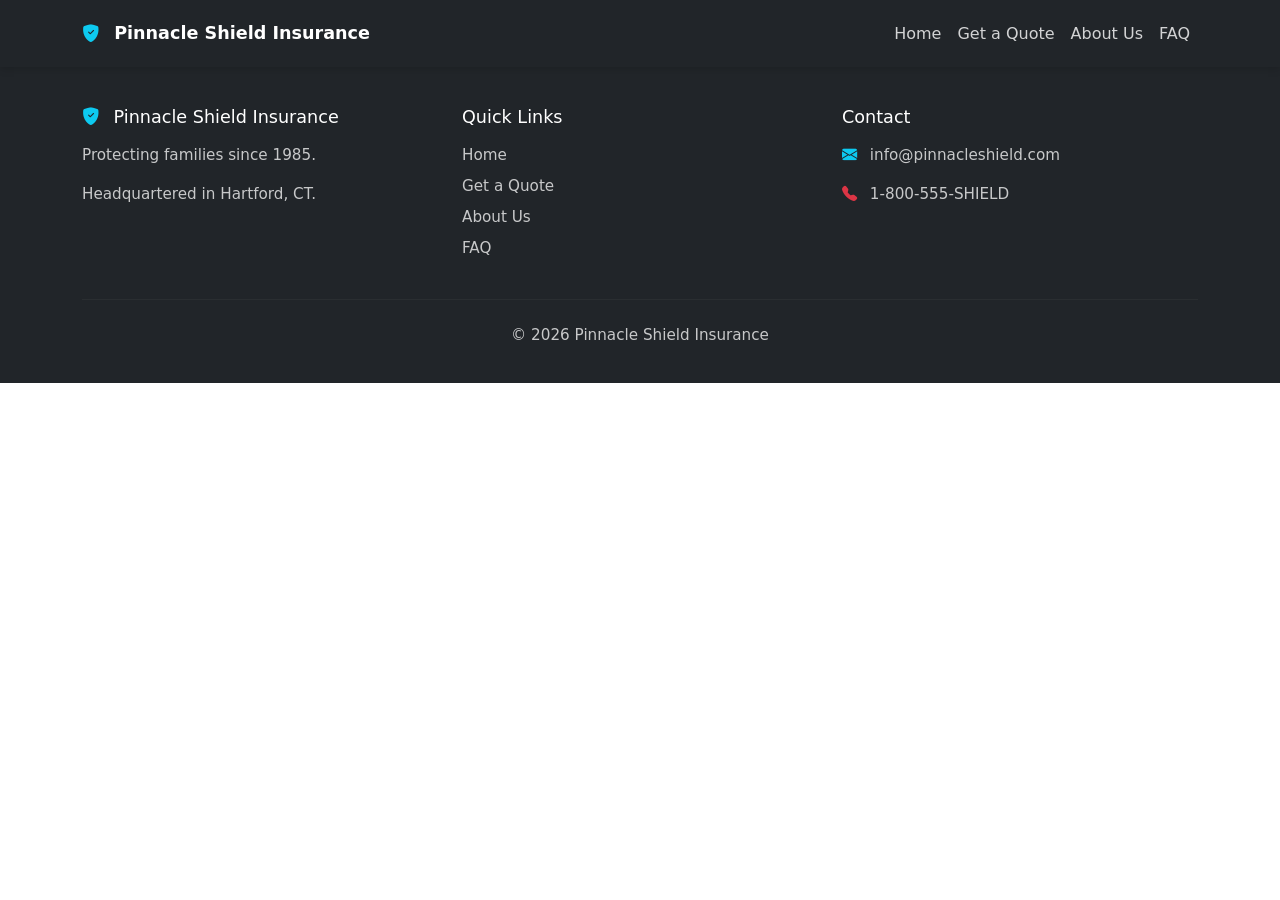
==== index.html @ 81ee571f "Add navigation bar and footer to homepage" ====
<!DOCTYPE html>
<html lang="en">

<head>
    <meta charset="UTF-8" />
    <meta name="viewport" content="width=device-width, initial-scale=1.0" />
    <title>FAQ | Pinnacle Shield Insurance</title>

    <!-- Bootstrap 5 CDN for layout and components -->
    <link href="https://cdn.jsdelivr.net/npm/bootstrap@5.3.3/dist/css/bootstrap.min.css" rel="stylesheet"
        integrity="sha384-QWTKZyjpPEjISv5WaRU9OFeRpok6YctnYmDr5pNlyT2bRjXh0JMhjY6hW+ALEwIH" crossorigin="anonymous" />

    <!-- Bootstrap Icons -->
    <link rel="stylesheet" href="https://cdn.jsdelivr.net/npm/bootstrap-icons@1.11.3/font/bootstrap-icons.min.css" />

    <!-- Custom Stylesheet -->
    <link rel="stylesheet" href="css/styles.css" />
</head>

<body>

    <!-- Header / Navigation Bar -->

    <header>
        <nav class="navbar navbar-expand-lg navbar-dark bg-dark">
            <div class="container">
                <a class="navbar-brand" href="index.html">
                    <i class="bi bi-shield-fill-check text-info me-2"></i>
                    Pinnacle Shield Insurance
                </a>

                <button class="navbar-toggler" type="button" data-bs-toggle="collapse" data-bs-target="#mainNavbar"
                    aria-controls="mainNavbar" aria-expanded="false" aria-label="Toggle navigation">
                    <span class="navbar-toggler-icon"></span>
                </button>

                <div class="collapse navbar-collapse" id="mainNavbar">
                    <ul class="navbar-nav ms-auto">
                        <li class="nav-item">
                            <a class="nav-link" href="index.html">Home</a>
                        </li>
                        <li class="nav-item">
                            <a class="nav-link" href="quote.html">Get a Quote</a>
                        </li>
                        <li class="nav-item">
                            <a class="nav-link" href="about.html">About Us</a>
                        </li>
                        <li class="nav-item">
                            <a class="nav-link" href="faq.html">FAQ</a>
                        </li>
                    </ul>
                </div>
            </div>
        </nav>
    </header>

    <!-- Footer -->
    <footer>
        <div class="container">
            <div class="row">
                <div class="col-md-4 mb-4 mb-md-0">
                    <h5>
                        <i class="bi bi-shield-fill-check text-info me-2"></i>
                        Pinnacle Shield Insurance
                    </h5>
                    <p>Protecting families since 1985.</p>
                    <p>Headquartered in Hartford, CT.</p>
                </div>

                <div class="col-md-4 mb-4 mb-md-0">
                    <h5>Quick Links</h5>
                    <ul>
                        <li><a href="index.html">Home</a></li>
                        <li><a href="quote.html">Get a Quote</a></li>
                        <li><a href="about.html">About Us</a></li>
                        <li><a href="faq.html">FAQ</a></li>
                    </ul>
                </div>

                <div class="col-md-4">
                    <h5>Contact</h5>
                    <p>
                        <i class="bi bi-envelope-fill text-info me-2"></i>
                        info@pinnacleshield.com
                    </p>
                    <p>
                        <i class="bi bi-telephone-fill text-danger me-2"></i>
                        1-800-555-SHIELD
                    </p>
                </div>
            </div>

            <hr>

            <div class="text-center">
                <p>&copy; 2026 Pinnacle Shield Insurance</p>
            </div>
        </div>
    </footer>

    <!-- Bootstrap JS Bundle -->
    <script src="https://cdn.jsdelivr.net/npm/bootstrap@5.3.2/dist/js/bootstrap.bundle.min.js"
        integrity="sha384-C6RzsynM9kWDrMNeT87bh95OGNyZPhcTNXj1NW7RuBCsyN/o0jlpcV8Qyq46cDfL"
        crossorigin="anonymous"></script>

    <script src="js/main.js"></script>
</body>

</html>
---- css/styles.css ----
/* =========================
   CSS Reset
========================= */
*,
*::before,
*::after {
    box-sizing: border-box;
    margin: 0;
    padding: 0;


    /* =========================
   Navigation Bar
========================= */
    .navbar {
        padding: 0.85rem 0;
        box-shadow: 0 2px 8px rgba(0, 0, 0, 0.15);
    }

    .navbar-brand {
        font-weight: 700;
        font-size: 1.1rem;
    }

    .navbar-dark .navbar-nav .nav-link {
        color: rgba(255, 255, 255, 0.8);
        transition: color 0.3s ease;
    }

    .navbar-dark .navbar-nav .nav-link:hover,
    .navbar-dark .navbar-nav .nav-link.active {
        color: #ffffff;
        font-weight: bolder;
    }



/* =========================
   Footer
========================= */
footer {
    background-color: #212529;
    color: #ffffff;
    padding: 40px 0 20px;
}

footer h5 {
    margin-bottom: 1rem;
    font-size: 1.1rem;
}

footer p,
footer li,
footer a {
    color: rgba(255, 255, 255, 0.75);
    font-size: 0.95rem;
}

footer a {
    text-decoration: none;
    transition: color 0.3s ease;
}

footer a:hover {
    color: #ffffff;
}

footer ul {
    list-style: none;
    padding-left: 0;
}

footer li {
    margin-bottom: 0.5rem;
}

footer hr {
    border-color: rgba(255, 255, 255, 0.15);
    margin: 1.5rem 0;
}
}
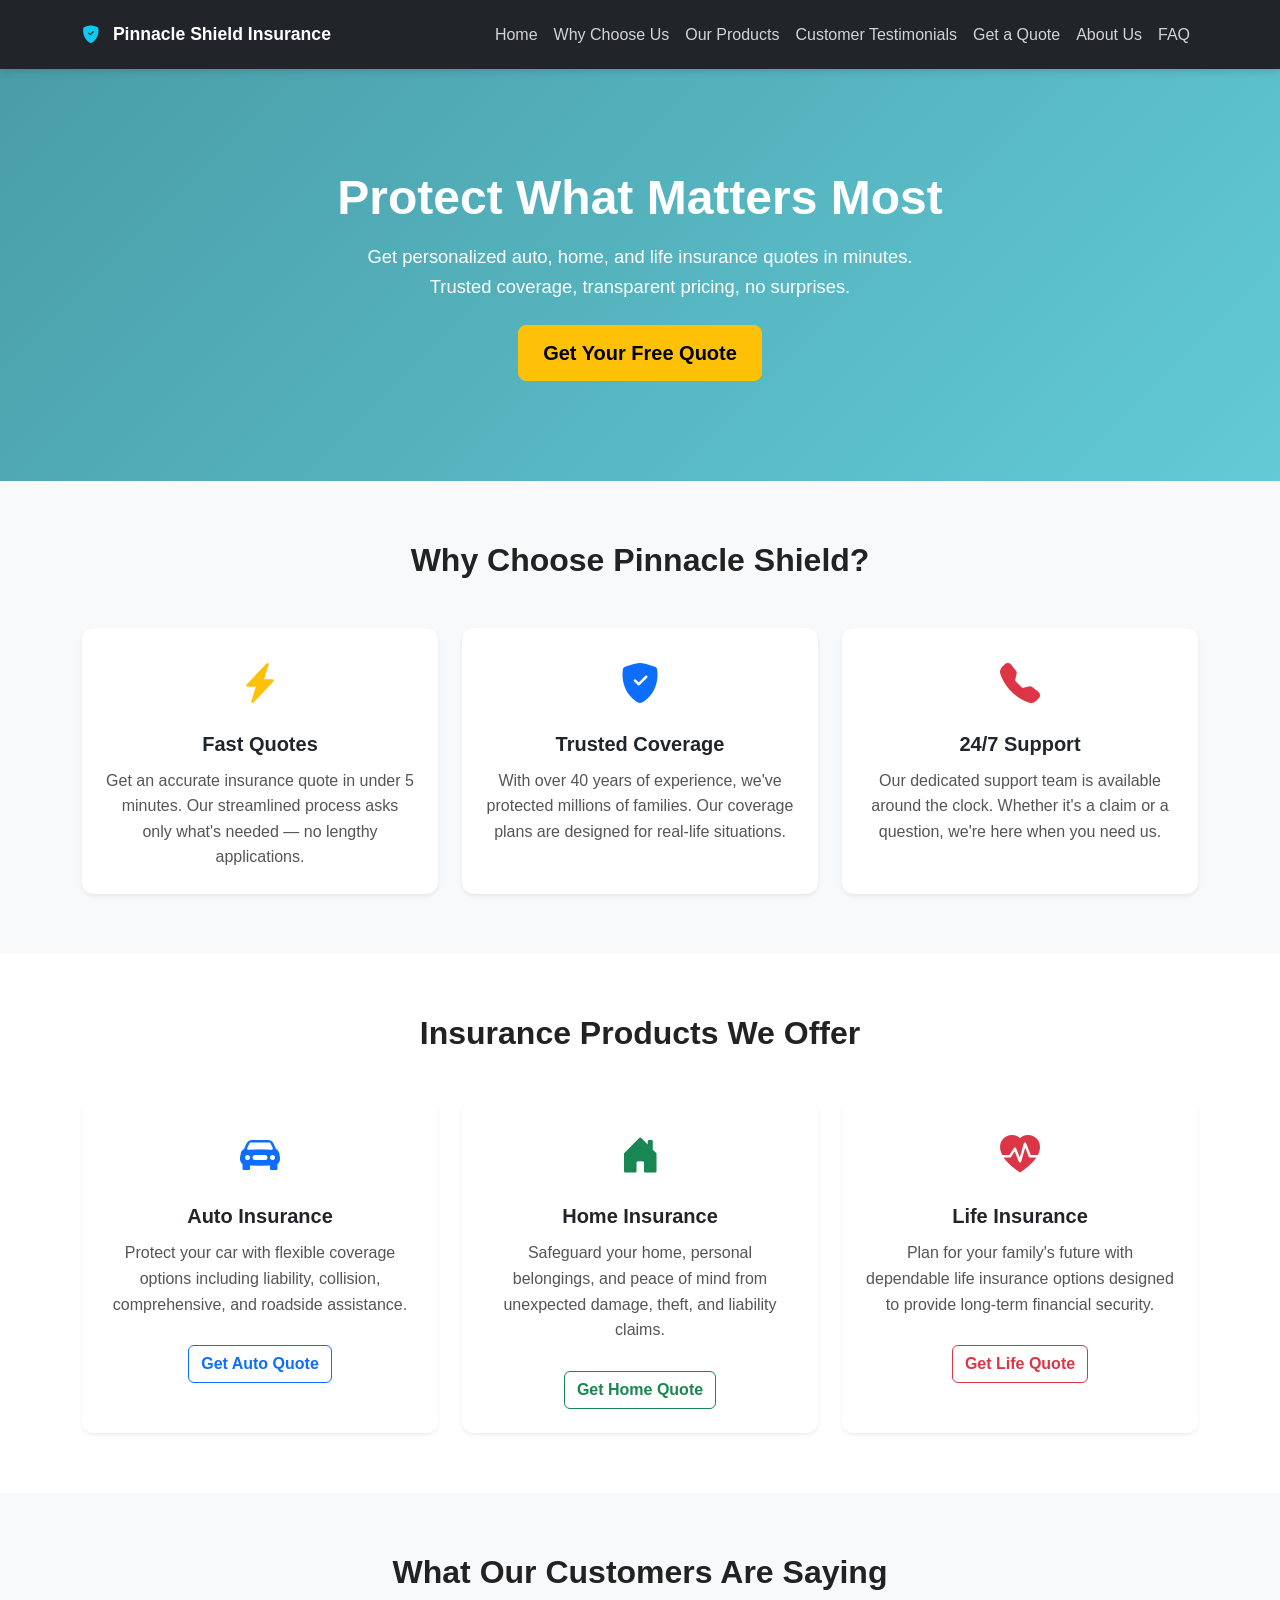
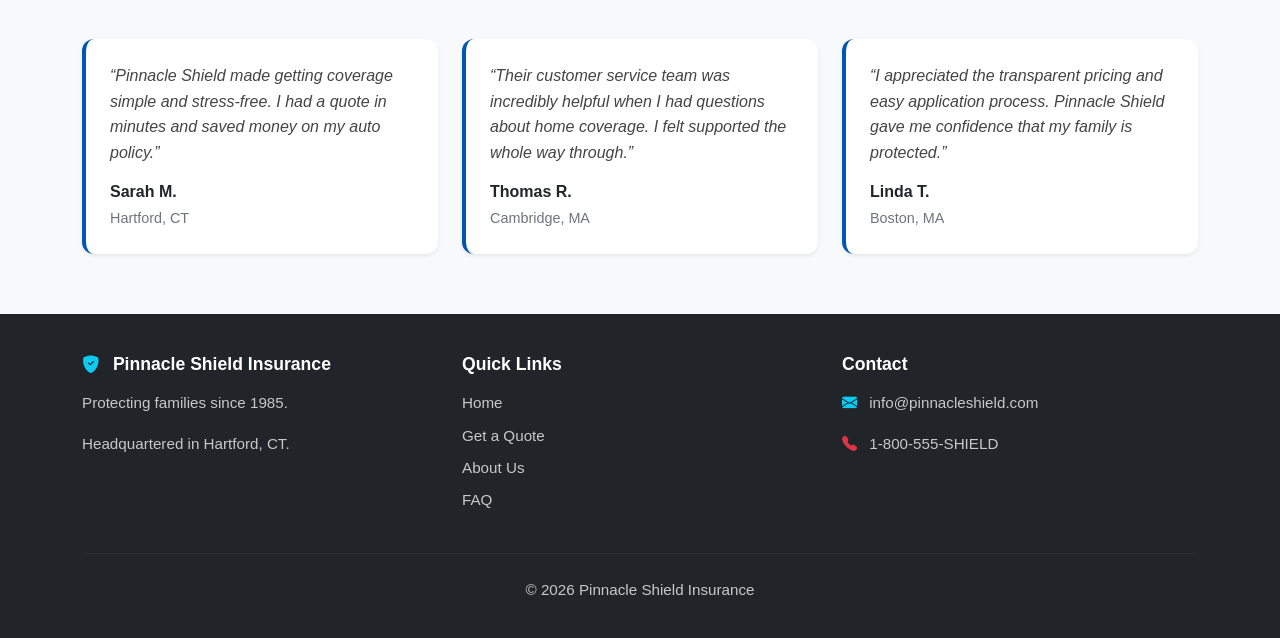
==== commit 2d8187d1: "Add Why Choose Us, Products, Testimonials sections to homepage" ====
--- a/index.html
+++ b/index.html
@@ -4,7 +4,7 @@
 <head>
     <meta charset="UTF-8" />
     <meta name="viewport" content="width=device-width, initial-scale=1.0" />
-    <title>FAQ | Pinnacle Shield Insurance</title>
+    <title>Homepage | Pinnacle Shield Insurance</title>
 
     <!-- Bootstrap 5 CDN for layout and components -->
     <link href="https://cdn.jsdelivr.net/npm/bootstrap@5.3.3/dist/css/bootstrap.min.css" rel="stylesheet"
@@ -18,6 +18,7 @@
 </head>
 
 <body>
+
 
     <!-- Header / Navigation Bar -->
 
@@ -40,6 +41,15 @@
                             <a class="nav-link" href="index.html">Home</a>
                         </li>
                         <li class="nav-item">
+                            <a class="nav-link" href="index.html#why-choose">Why Choose Us</a>
+                        </li>
+                        <li class="nav-item">
+                            <a class="nav-link" href="index.html#product-types">Our Products</a>
+                        </li>
+                        <li class="nav-item">
+                            <a class="nav-link" href="index.html#testimonials">Customer Testimonials</a>
+                        </li>
+                        <li class="nav-item">
                             <a class="nav-link" href="quote.html">Get a Quote</a>
                         </li>
                         <li class="nav-item">
@@ -54,7 +64,196 @@
         </nav>
     </header>
 
+
+<!-- Main -->
+
+<main>
+
+    <!-- Hero Section -->
+
+    <section class="hero-section">
+        <div class="container">
+            <div class="row justify-content-center">
+                <div class="col-lg-8">
+                    <h1>Protect What Matters Most</h1>
+                    <p>
+                        Get personalized auto, home, and life insurance quotes in minutes.
+                        <br>
+                        Trusted coverage, transparent pricing, no surprises.
+                    </p>
+                    <a href="quote.html" class="btn btn-warning btn-lg">
+                        Get Your Free Quote
+                    </a>
+                </div>
+            </div>
+        </div>
+    </section>
+
+
+        <!-- Why Choose Us Section -->
+
+        <section id="why-choose" class="bg-light">
+            <div class="container">
+                <h2 class="mb-5">Why Choose Pinnacle Shield?</h2>
+        
+                <div class="row g-4">
+                    <div class="col-md-4">
+                        <div class="card h-100 text-center shadow-sm">
+                            <div class="card-body">
+                                <div class="mb-3">
+                                    <i class="bi bi-lightning-charge-fill fs-1 text-warning"></i>
+                                </div>
+                                <h5 class="card-title">Fast Quotes</h5>
+                                <p class="card-text">
+                                    Get an accurate insurance quote in under 5 minutes.
+                                    Our streamlined process asks only what's needed — no lengthy applications.
+                                </p>
+                            </div>
+                        </div>
+                    </div>
+        
+                    <div class="col-md-4">
+                        <div class="card h-100 text-center shadow-sm">
+                            <div class="card-body">
+                                <div class="mb-3">
+                                    <i class="bi bi-shield-fill-check fs-1 text-primary"></i>
+                                </div>
+                                <h5 class="card-title">Trusted Coverage</h5>
+                                <p class="card-text">
+                                    With over 40 years of experience, we've protected millions of families.
+                                    Our coverage plans are designed for real-life situations.
+                                </p>
+                            </div>
+                        </div>
+                    </div>
+        
+                    <div class="col-md-4">
+                        <div class="card h-100 text-center shadow-sm">
+                            <div class="card-body">
+                                <div class="mb-3">
+                                    <i class="bi bi-telephone-fill fs-1 text-danger"></i>
+                                </div>
+                                <h5 class="card-title">24/7 Support</h5>
+                                <p class="card-text">
+                                    Our dedicated support team is available around the clock.
+                                    Whether it's a claim or a question, we're here when you need us.
+                                </p>
+                            </div>
+                        </div>
+                    </div>
+                </div>
+            </div>
+        </section>
+
+        <!-- Product Types Section -->
+        <section id="product-types" class="product-types-section">
+            <div class="container">
+                <h2 class="mb-5">Insurance Products We Offer</h2>
+                <div class="row g-4">
+                    <div class="col-md-4">
+                        <div class="card h-100 text-center shadow-sm">
+                            <div class="card-body">
+                                <div class="mb-3">
+                                    <i class="bi bi-car-front-fill fs-1 text-primary"></i>
+                                </div>
+                                <h5 class="card-title">Auto Insurance</h5>
+                                <p class="card-text">
+                                    Protect your car with flexible coverage options including liability,
+                                    collision, comprehensive, and roadside assistance.
+                                </p>
+                                <a href="quote.html" class="btn btn-outline-primary">Get Auto Quote</a>
+                            </div>
+                        </div>
+                    </div>
+        
+                    <div class="col-md-4">
+                        <div class="card h-100 text-center shadow-sm">
+                            <div class="card-body">
+                                <div class="mb-3">
+                                    <i class="bi bi-house-door-fill fs-1 text-success"></i>
+                                </div>
+                                <h5 class="card-title">Home Insurance</h5>
+                                <p class="card-text">
+                                    Safeguard your home, personal belongings, and peace of mind from
+                                    unexpected damage, theft, and liability claims.
+                                </p>
+                                <a href="quote.html" class="btn btn-outline-success">Get Home Quote</a>
+                            </div>
+                        </div>
+                    </div>
+        
+                    <div class="col-md-4">
+                        <div class="card h-100 text-center shadow-sm">
+                            <div class="card-body">
+                                <div class="mb-3">
+                                    <i class="bi bi-heart-pulse-fill fs-1 text-danger"></i>
+                                </div>
+                                <h5 class="card-title">Life Insurance</h5>
+                                <p class="card-text">
+                                    Plan for your family's future with dependable life insurance options
+                                    designed to provide long-term financial security.
+                                </p>
+                                <a href="quote.html" class="btn btn-outline-danger">Get Life Quote</a>
+                            </div>
+                        </div>
+                    </div>
+                </div>
+            </div>
+        </section>
+
+<!-- Customer Testimonials Section -->
+<section id="testimonials" class="testimonials-section bg-light">
+    <div class="container">
+        <h2 class="mb-5">What Our Customers Are Saying</h2>
+
+        <div class="row g-4">
+            <div class="col-md-4">
+                <div class="card h-100 testimonial-card shadow-sm">
+                    <div class="card-body">
+                        <p class="testimonial-text">
+                            “Pinnacle Shield made getting coverage simple and stress-free.
+                            I had a quote in minutes and saved money on my auto policy.”
+                        </p>
+                        <h6 class="testimonial-name mb-1">Sarah M.</h6>
+                        <span class="testimonial-location">Hartford, CT</span>
+                    </div>
+                </div>
+            </div>
+
+            <div class="col-md-4">
+                <div class="card h-100 testimonial-card shadow-sm">
+                    <div class="card-body">
+                        <p class="testimonial-text">
+                            “Their customer service team was incredibly helpful when I had
+                            questions about home coverage. I felt supported the whole way through.”
+                        </p>
+                        <h6 class="testimonial-name mb-1">Thomas R.</h6>
+                        <span class="testimonial-location">Cambridge, MA</span>
+                    </div>
+                </div>
+            </div>
+
+            <div class="col-md-4">
+                <div class="card h-100 testimonial-card shadow-sm">
+                    <div class="card-body">
+                        <p class="testimonial-text">
+                            “I appreciated the transparent pricing and easy application process.
+                            Pinnacle Shield gave me confidence that my family is protected.”
+                        </p>
+                        <h6 class="testimonial-name mb-1">Linda T.</h6>
+                        <span class="testimonial-location">Boston, MA</span>
+                    </div>
+                </div>
+            </div>
+        </div>
+    </div>
+</section>
+
+</main>
+
+
     <!-- Footer -->
+
     <footer>
         <div class="container">
             <div class="row">
--- a/css/styles.css
+++ b/css/styles.css
@@ -1,81 +1,241 @@
-/* =========================
-   CSS Reset
-========================= */
+/*  =======================
+    General: CSS Reset
+    ====================== */
 *,
 *::before,
 *::after {
-    box-sizing: border-box;
-    margin: 0;
-    padding: 0;
-
-
-    /* =========================
-   Navigation Bar
-========================= */
-    .navbar {
-        padding: 0.85rem 0;
-        box-shadow: 0 2px 8px rgba(0, 0, 0, 0.15);
-    }
-
-    .navbar-brand {
-        font-weight: 700;
-        font-size: 1.1rem;
-    }
-
-    .navbar-dark .navbar-nav .nav-link {
-        color: rgba(255, 255, 255, 0.8);
-        transition: color 0.3s ease;
-    }
-
-    .navbar-dark .navbar-nav .nav-link:hover,
-    .navbar-dark .navbar-nav .nav-link.active {
-        color: #ffffff;
-        font-weight: bolder;
-    }
-
-
-
-/* =========================
-   Footer
-========================= */
-footer {
+  box-sizing: border-box;
+  margin: 0;
+  padding: 0;
+
+
+
+/*  =======================
+    General: Navigation Bar
+    ======================= */
+  .navbar {
+    padding: 0.85rem 0;
+    box-shadow: 0 2px 8px rgba(0, 0, 0, 0.15);
+  }
+
+  .navbar-brand {
+    font-weight: 700;
+    font-size: 1.1rem;
+  }
+
+  .navbar-dark .navbar-nav .nav-link {
+    color: rgba(255, 255, 255, 0.8);
+    transition: color 0.3s ease;
+  }
+
+  .navbar-dark .navbar-nav .nav-link:hover,
+  .navbar-dark .navbar-nav .nav-link.active {
+    color: #ffffff;
+    font-weight: bolder;
+  }
+
+
+/*  ==================================
+    General: Body & Section Formatting
+    ================================== */
+body {
+    font-family: Arial, Helvetica, sans-serif;
+    line-height: 1.6;
+    color: #4e555e;
+    background-color: #ffffff;
+}
+
+section {
+    padding: 60px 0;
+    scroll-margin-top: 80px;
+}
+
+h1,
+h2,
+h3,
+h4,
+h5,
+h6 {
+    font-weight: 700;
+}
+
+/*  ========================
+    Homepage: Hero Section
+    ======================== */
+  .hero-section {
+    background: linear-gradient(135deg, #499da8, #62cbd6);
+    color: #ffffff;
+    text-align: center;
+    padding: 100px 20px;
+  }
+
+  .hero-section h1 {
+    font-size: 3rem;
+    margin-bottom: 1rem;
+  }
+
+  .hero-section p {
+    font-size: 1.15rem;
+    max-width: 700px;
+    margin: 0 auto 1.5rem;
+  }
+
+  .hero-section .btn {
+    font-weight: 600;
+    padding: 0.75rem 1.5rem;
+    border-radius: 8px;
+  }
+
+/*  ==========================
+    Homepage: Section Headings
+    ========================== */
+  section h2 {
+    margin-bottom: 1rem;
+    color: #222;
+    text-align: center;
+  }
+
+/*  ==========================
+    Homepage: Card Effects
+    ========================== */
+  .card {
+    border: none;
+    border-radius: 12px;
+    transition:
+      transform 0.3s ease,
+      box-shadow 0.3s ease;
+  }
+
+  .card:hover {
+    transform: translateY(-4px);
+    box-shadow: 0 8px 20px rgba(0, 0, 0, 0.12);
+  }
+
+  .card-body {
+    padding: 1.5rem;
+  }
+
+  .card-title {
+    margin-bottom: 0.75rem;
+  }
+
+  .card-text {
+    color: #555;
+  }
+
+/*  ======================
+    Product Types Section
+    ====================== */
+  .product-types-section {
+      background-color: #ffffff;
+  }
+
+  .product-types-section .card {
+      background-color: #ffffff;
+  }
+
+  .product-types-section .btn {
+      margin-top: 0.75rem;
+      border-radius: 6px;
+      font-weight: 600;
+  }
+
+/*  =============================
+    Customer Testimonials Section
+    ============================= */
+  .testimonials-section {
+      background-color: #f8f9fa;
+  }
+
+  .testimonial-card {
+      border-left: 4px solid #0056b3;
+  }
+
+  .testimonial-text {
+      font-style: italic;
+      color: #444;
+      margin-bottom: 1rem;
+  }
+
+  .testimonial-name {
+      font-weight: 700;
+      color: #212529;
+  }
+
+  .testimonial-location {
+      font-size: 0.9rem;
+      color: #6c757d;
+  }
+
+/*  ======================
+    General: Footer
+    ====================== */
+  footer {
     background-color: #212529;
     color: #ffffff;
     padding: 40px 0 20px;
-}
-
-footer h5 {
+  }
+
+  footer h5 {
     margin-bottom: 1rem;
     font-size: 1.1rem;
-}
-
-footer p,
-footer li,
-footer a {
+  }
+
+  footer p,
+  footer li,
+  footer a {
     color: rgba(255, 255, 255, 0.75);
     font-size: 0.95rem;
-}
-
-footer a {
+  }
+
+  footer a {
     text-decoration: none;
     transition: color 0.3s ease;
-}
-
-footer a:hover {
-    color: #ffffff;
-}
-
-footer ul {
+  }
+
+  footer a:hover {
+    color: #ffffff;
+  }
+
+  footer ul {
     list-style: none;
     padding-left: 0;
-}
-
-footer li {
+  }
+
+  footer li {
     margin-bottom: 0.5rem;
-}
-
-footer hr {
+  }
+
+  footer hr {
     border-color: rgba(255, 255, 255, 0.15);
     margin: 1.5rem 0;
-}
+  }
+}
+/*  =========================
+    Media Query
+    ========================= */
+@media (max-width: 768px) {
+    section {
+        padding: 45px 0;
+    }
+
+    .hero-section {
+        padding: 70px 15px;
+    }
+
+    .hero-section h1 {
+        font-size: 2rem;
+    }
+
+    .hero-section p {
+        font-size: 1rem;
+    }
+
+    footer {
+        text-align: center;
+    }
+
+    footer .col-md-4 {
+        margin-bottom: 1.5rem;
+    }
 }
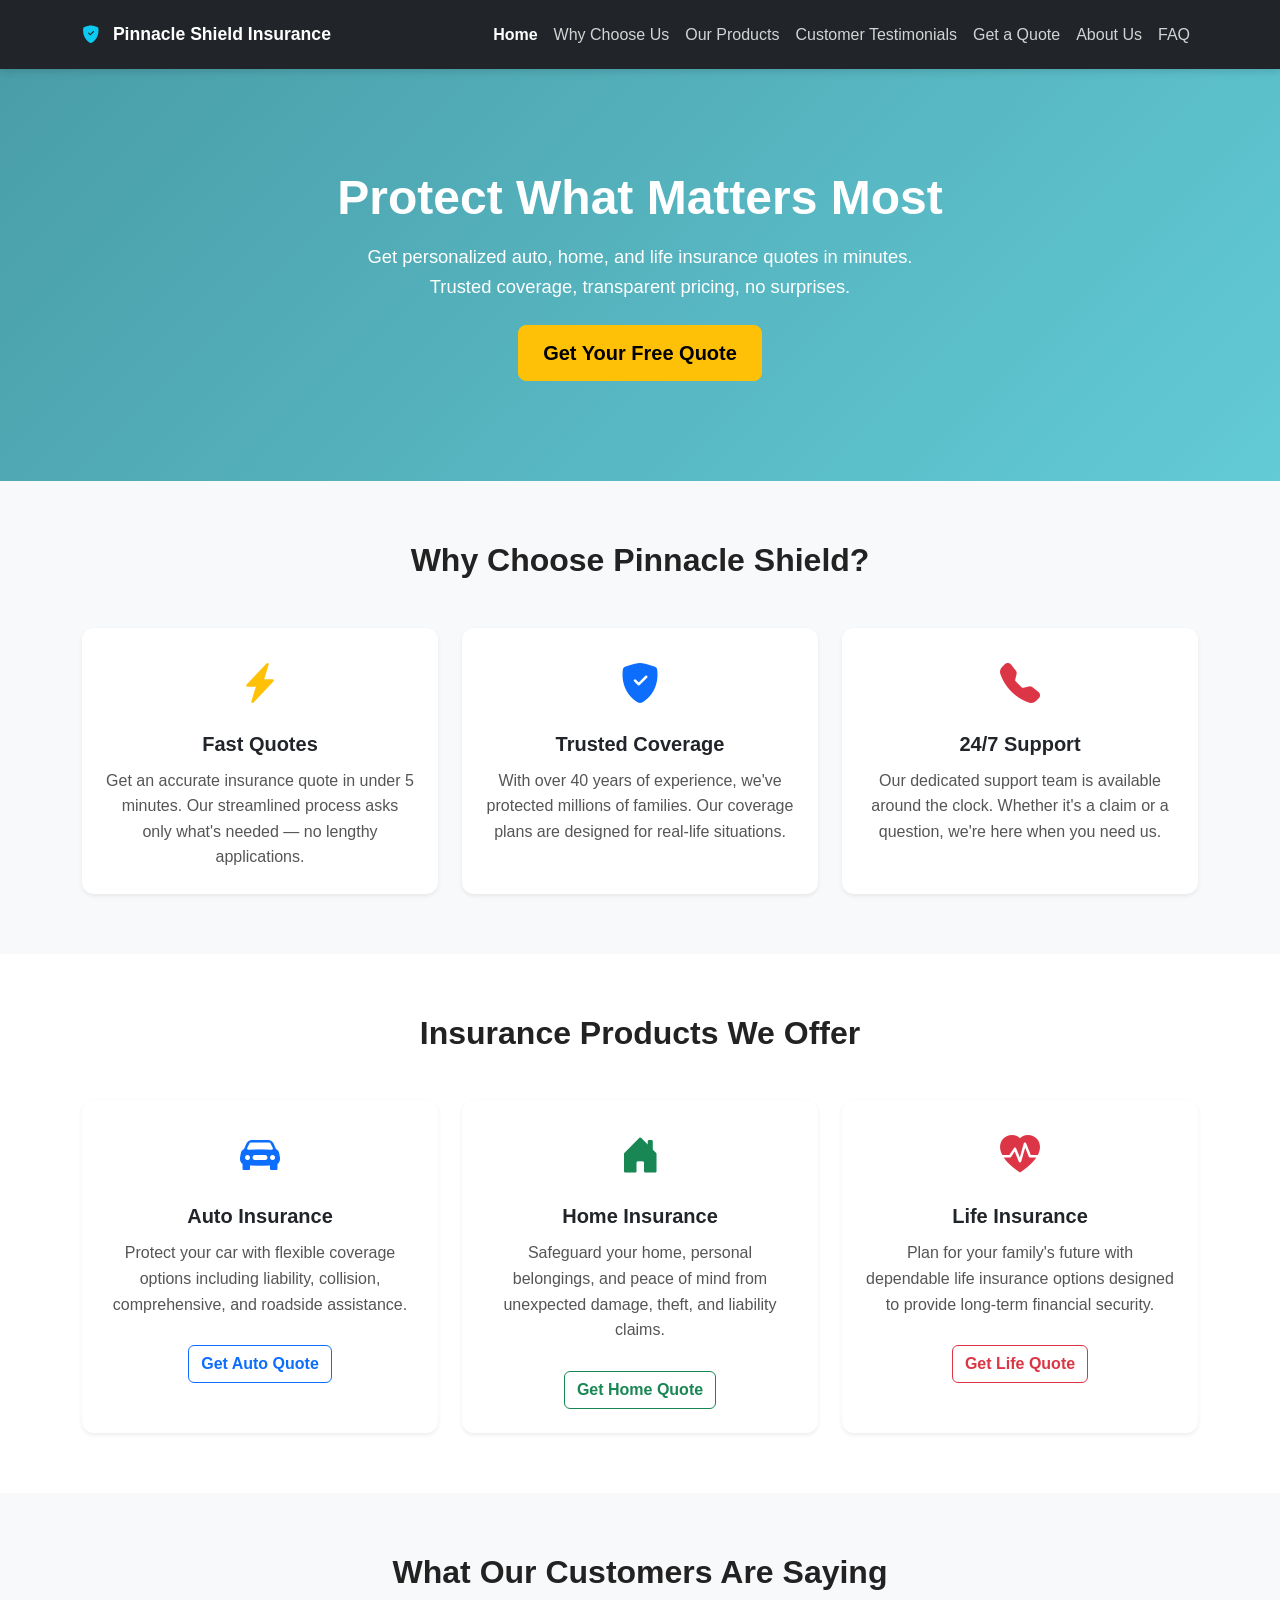
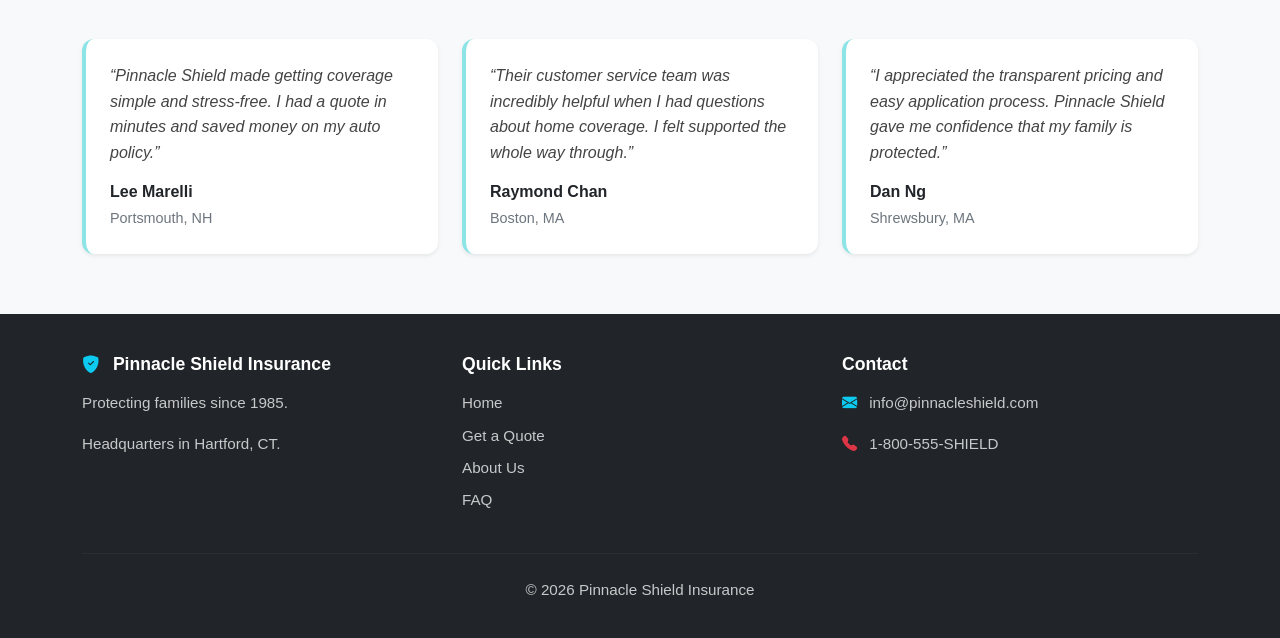
==== commit 2301d58a: "Update footer on homepage" ====
--- a/index.html
+++ b/index.html
@@ -214,8 +214,8 @@
                             “Pinnacle Shield made getting coverage simple and stress-free.
                             I had a quote in minutes and saved money on my auto policy.”
                         </p>
-                        <h6 class="testimonial-name mb-1">Sarah M.</h6>
-                        <span class="testimonial-location">Hartford, CT</span>
+                        <h6 class="testimonial-name mb-1">Lee Marelli</h6>
+                        <span class="testimonial-location">Portsmouth, NH</span>
                     </div>
                 </div>
             </div>
@@ -227,8 +227,8 @@
                             “Their customer service team was incredibly helpful when I had
                             questions about home coverage. I felt supported the whole way through.”
                         </p>
-                        <h6 class="testimonial-name mb-1">Thomas R.</h6>
-                        <span class="testimonial-location">Cambridge, MA</span>
+                        <h6 class="testimonial-name mb-1">Raymond Chan</h6>
+                        <span class="testimonial-location">Boston, MA</span>
                     </div>
                 </div>
             </div>
@@ -240,8 +240,8 @@
                             “I appreciated the transparent pricing and easy application process.
                             Pinnacle Shield gave me confidence that my family is protected.”
                         </p>
-                        <h6 class="testimonial-name mb-1">Linda T.</h6>
-                        <span class="testimonial-location">Boston, MA</span>
+                        <h6 class="testimonial-name mb-1">Dan Ng</h6>
+                        <span class="testimonial-location">Shrewsbury, MA</span>
                     </div>
                 </div>
             </div>
@@ -263,7 +263,7 @@
                         Pinnacle Shield Insurance
                     </h5>
                     <p>Protecting families since 1985.</p>
-                    <p>Headquartered in Hartford, CT.</p>
+                    <p>Headquarters in Hartford, CT.</p>
                 </div>
 
                 <div class="col-md-4 mb-4 mb-md-0">
--- a/css/styles.css
+++ b/css/styles.css
@@ -1,47 +1,50 @@
-/*  =======================
+/* =======================
     General: CSS Reset
-    ====================== */
+    ======================== */
+
 *,
 *::before,
 *::after {
-  box-sizing: border-box;
-  margin: 0;
-  padding: 0;
-
-
-
-/*  =======================
+    box-sizing: border-box;
+    margin: 0;
+    padding: 0;
+}
+
+
+/* =======================
     General: Navigation Bar
-    ======================= */
-  .navbar {
+    ======================== */
+
+.navbar {
     padding: 0.85rem 0;
     box-shadow: 0 2px 8px rgba(0, 0, 0, 0.15);
-  }
-
-  .navbar-brand {
+}
+
+.navbar-brand {
     font-weight: 700;
     font-size: 1.1rem;
-  }
-
-  .navbar-dark .navbar-nav .nav-link {
+}
+
+.navbar-dark .navbar-nav .nav-link {
     color: rgba(255, 255, 255, 0.8);
     transition: color 0.3s ease;
-  }
-
-  .navbar-dark .navbar-nav .nav-link:hover,
-  .navbar-dark .navbar-nav .nav-link.active {
+}
+
+.navbar-dark .navbar-nav .nav-link:hover,
+.navbar-dark .navbar-nav .nav-link.active {
     color: #ffffff;
     font-weight: bolder;
-  }
-
-
-/*  ==================================
+}
+
+
+/* =======================
     General: Body & Section Formatting
-    ================================== */
+    ======================== */
+
 body {
     font-family: Arial, Helvetica, sans-serif;
     line-height: 1.6;
-    color: #4e555e;
+    color: #191a1b;
     background-color: #ffffff;
 }
 
@@ -59,177 +62,466 @@
     font-weight: 700;
 }
 
-/*  ========================
-    Homepage: Hero Section
+section h2 {
+    margin-bottom: 1rem;
+    color: #222;
+    text-align: center;
+}
+
+
+/* =======================
+    Homepage: Hero
     ======================== */
-  .hero-section {
+
+.hero-section {
     background: linear-gradient(135deg, #499da8, #62cbd6);
     color: #ffffff;
     text-align: center;
     padding: 100px 20px;
-  }
-
-  .hero-section h1 {
+}
+
+.hero-section h1 {
     font-size: 3rem;
     margin-bottom: 1rem;
-  }
-
-  .hero-section p {
+}
+
+.hero-section p {
     font-size: 1.15rem;
     max-width: 700px;
     margin: 0 auto 1.5rem;
-  }
-
-  .hero-section .btn {
+}
+
+.hero-section .btn {
     font-weight: 600;
     padding: 0.75rem 1.5rem;
     border-radius: 8px;
-  }
-
-/*  ==========================
-    Homepage: Section Headings
-    ========================== */
-  section h2 {
-    margin-bottom: 1rem;
-    color: #222;
-    text-align: center;
-  }
-
-/*  ==========================
+}
+
+/* ==========================
     Homepage: Card Effects
     ========================== */
-  .card {
+
+.card {
     border: none;
     border-radius: 12px;
     transition:
-      transform 0.3s ease,
-      box-shadow 0.3s ease;
-  }
-
-  .card:hover {
+        transform 0.3s ease,
+        box-shadow 0.3s ease;
+}
+
+.card:hover {
     transform: translateY(-4px);
     box-shadow: 0 8px 20px rgba(0, 0, 0, 0.12);
-  }
-
-  .card-body {
+}
+
+.card-body {
     padding: 1.5rem;
-  }
-
-  .card-title {
+}
+
+.card-title {
     margin-bottom: 0.75rem;
-  }
-
-  .card-text {
+}
+
+.card-text {
     color: #555;
-  }
-
-/*  ======================
-    Product Types Section
-    ====================== */
-  .product-types-section {
-      background-color: #ffffff;
-  }
-
-  .product-types-section .card {
-      background-color: #ffffff;
-  }
-
-  .product-types-section .btn {
-      margin-top: 0.75rem;
-      border-radius: 6px;
-      font-weight: 600;
-  }
-
-/*  =============================
-    Customer Testimonials Section
-    ============================= */
-  .testimonials-section {
-      background-color: #f8f9fa;
-  }
-
-  .testimonial-card {
-      border-left: 4px solid #0056b3;
-  }
-
-  .testimonial-text {
-      font-style: italic;
-      color: #444;
-      margin-bottom: 1rem;
-  }
-
-  .testimonial-name {
-      font-weight: 700;
-      color: #212529;
-  }
-
-  .testimonial-location {
-      font-size: 0.9rem;
-      color: #6c757d;
-  }
-
-/*  ======================
+}
+
+/* ================================
+    Homepage: Product Types 
+    ================================ */
+
+.product-types-section {
+    background-color: #ffffff;
+}
+
+.product-types-section .card {
+    background-color: #ffffff;
+}
+
+.product-types-section .btn {
+    margin-top: 0.75rem;
+    border-radius: 6px;
+    font-weight: 600;
+}
+
+/* =========================
+    Homepage: Customer Testimonials 
+    ========================= */
+
+.testimonials-section {
+    background-color: #f8f9fa;
+}
+
+.testimonial-card {
+    border-left: 4px solid #8ce4e7;
+}
+
+.testimonial-text {
+    font-style: italic;
+    color: #444;
+    margin-bottom: 1rem;
+}
+
+.testimonial-name {
+    font-weight: 700;
+    color: #212529;
+}
+
+.testimonial-location {
+    font-size: 0.9rem;
+    color: #6c757d;
+}
+
+
+/* ==============================================
+    Get a Quote: Insurance Product Types 
+    ============================================== */
+
+.insurance-option-input {
+    position: absolute;
+    opacity: 0;
+    pointer-events: none;
+}
+
+.insurance-option-card {
+    display: flex;
+    flex-direction: column;
+    align-items: center;
+    justify-content: center;
+    min-height: 140px;
+    padding: 1.5rem 1rem;
+    text-align: center;
+    background-color: #ffffff;
+    border: 2px solid #dee2e6;
+    border-radius: 12px;
+    cursor: pointer;
+    transition: all 0.3s ease;
+    box-shadow: 0 2px 8px rgba(0, 0, 0, 0.06);
+}
+
+.insurance-option-card:hover {
+    border-color: #2e8894;
+    transform: translateY(-3px);
+    box-shadow: 0 8px 20px rgba(0, 0, 0, 0.12);
+}
+
+.insurance-option-input:checked+.insurance-option-card {
+    border-color: #2e8894;
+    background-color: #f0f7ff;
+    box-shadow: 0 8px 20px rgba(98, 219, 235, 0.15);
+}
+
+.insurance-option-input:focus+.insurance-option-card {
+    outline: 3px solid rgba(98, 219, 235, 0.2);
+    outline-offset: 2px;
+}
+
+
+/* ====================
+    Get a Quote: Form 
+    ==================== */
+
+.form-step-heading {
+    font-size: 1.5rem;
+    font-weight: 600;
+    margin-bottom: 1rem;
+    text-align: left;
+}
+
+#autoFields .border {
+    border-color: #dee2e6 !important;
+}
+
+#autoFields h2 {
+    color: #212529;
+}
+
+
+/* =========================
+    Get a Quote: Calculate Quote Button
+    ========================= */
+
+.btn {
+    transition: all 0.3s ease;
+}
+
+.btn:hover {
+    transform: translateY(-2px);
+}
+
+
+/* =========================
+   Get a Quote: Quote Results 
+    ========================= */
+
+.quote-results-section {
+    padding-top: 10px;
+}
+
+.quote-summary-card {
+    border: 1px solid #6ea8fe;
+    border-radius: 6px;
+    overflow: hidden;
+    background-color: #ffffff;
+}
+
+.quote-summary-header {
+    background-color: #39a9b8;
+    color: #ffffff;
+    font-weight: 700;
+    font-size: 1.25rem;
+    padding: 0.9rem 1rem;
+}
+
+.premium-box {
+    background-color: #f8f9fa;
+    border-radius: 8px;
+    padding: 1.5rem 1rem;
+    height: 100%;
+}
+
+.premium-label {
+    color: #6c757d;
+    font-size: 0.95rem;
+}
+
+.premium-amount {
+    font-size: 2rem;
+    font-weight: 700;
+    line-height: 1.2;
+}
+
+.premium-monthly {
+    color: #19949c;
+}
+
+.premium-annual {
+    color: #25a76a;
+}
+
+
+/* =========================
+   Get a Quote: Breakdown Table
+    ========================= */
+
+.quote-breakdown-wrapper h3 {
+    color: #333;
+}
+
+.quote-breakdown-table {
+    margin-bottom: 0;
+    background-color: #ffffff;
+}
+
+.quote-breakdown-table thead th {
+    background-color: #212529;
+    color: #ffffff;
+    border-color: #212529;
+    font-size: 0.95rem;
+    vertical-align: middle;
+}
+
+.quote-breakdown-table tbody td {
+    vertical-align: middle;
+    font-size: 0.95rem;
+}
+
+.quote-breakdown-table tbody td:last-child {
+    font-weight: 600;
+}
+
+
+/* =========================
+   Get a Quote: Form Action Buttons
+    ========================= */
+
+.quote-actions {
+    justify-content: center;
+}
+
+.quote-action-btn {
+    min-width: 170px;
+    padding: 0.75rem 1.25rem;
+    font-weight: 500;
+    border-radius: 8px;
+}
+
+.placeholder-btn {
+    pointer-events: none;
+    cursor: not-allowed;
+    opacity: 1;
+    background-color: #ffffff;
+}
+
+.placeholder-btn.btn-outline-primary {
+    color: #0d6efd;
+    border-color: #0d6efd;
+}
+
+.placeholder-btn.btn-outline-success {
+    color: #198754;
+    border-color: #198754;
+}
+
+.placeholder-btn.btn-outline-info {
+    color: #0dcaf0;
+    border-color: #0dcaf0;
+}
+
+.placeholder-btn.btn-outline-secondary {
+    color: #6c757d;
+    border-color: #6c757d;
+}
+
+
+/* ======================
     General: Footer
     ====================== */
-  footer {
+
+footer {
     background-color: #212529;
     color: #ffffff;
     padding: 40px 0 20px;
-  }
-
-  footer h5 {
+}
+
+footer h5 {
     margin-bottom: 1rem;
     font-size: 1.1rem;
-  }
-
-  footer p,
-  footer li,
-  footer a {
+}
+
+footer p,
+footer li,
+footer a {
     color: rgba(255, 255, 255, 0.75);
     font-size: 0.95rem;
-  }
-
-  footer a {
+}
+
+footer a {
     text-decoration: none;
     transition: color 0.3s ease;
-  }
-
-  footer a:hover {
+}
+
+footer a:hover {
     color: #ffffff;
-  }
-
-  footer ul {
+}
+
+footer ul {
     list-style: none;
     padding-left: 0;
-  }
-
-  footer li {
+}
+
+footer li {
     margin-bottom: 0.5rem;
-  }
-
-  footer hr {
+}
+
+footer hr {
     border-color: rgba(255, 255, 255, 0.15);
     margin: 1.5rem 0;
-  }
-}
-/*  =========================
-    Media Query
-    ========================= */
+}
+
+
+/* =========================
+   Responsive Design
+========================= */
+
+/* Mobile */
+
+@media (max-width: 480px) {
+    section {
+        padding: 40px 0;
+    }
+
+    .navbar-brand {
+        font-size: 1rem;
+    }
+
+    .hero-section {
+        padding: 60px 15px;
+    }
+
+    .hero-section h1 {
+        font-size: 1.75rem;
+        line-height: 1.3;
+    }
+
+    .hero-section p {
+        font-size: 0.95rem;
+    }
+
+    .quote-summary-header {
+        font-size: 1rem;
+        padding: 0.75rem 1rem;
+    }
+
+    .premium-box {
+        padding: 1.25rem 0.75rem;
+    }
+
+    .premium-amount {
+        font-size: 1.5rem;
+    }
+
+    .quote-actions {
+        flex-direction: column;
+        align-items: stretch;
+    }
+
+    .quote-action-btn {
+        width: 100%;
+        min-width: auto;
+    }
+
+    .insurance-option-card {
+        min-height: 120px;
+        padding: 1.25rem 0.75rem;
+    }
+
+    footer {
+        text-align: center;
+    }
+
+    footer .col-md-4 {
+        margin-bottom: 1.5rem;
+    }
+}
+
+
+/* Tablet */
+
 @media (max-width: 768px) {
     section {
-        padding: 45px 0;
+        padding: 50px 0;
     }
 
     .hero-section {
-        padding: 70px 15px;
+        padding: 80px 20px;
     }
 
     .hero-section h1 {
-        font-size: 2rem;
+        font-size: 2.25rem;
     }
 
     .hero-section p {
-        font-size: 1rem;
-    }
+        font-size: 1.05rem;
+    }
+
+    .quote-summary-header {
+        font-size: 1.1rem;
+    }
+
+    .premium-amount {
+        font-size: 1.8rem;
+    }
+
+    .quote-actions {
+        flex-wrap: wrap;
+        justify-content: center;
+    }
+
+    .quote-action-btn {
+        min-width: 180px;
+    }
+
 
     footer {
         text-align: center;
@@ -238,4 +530,36 @@
     footer .col-md-4 {
         margin-bottom: 1.5rem;
     }
+}
+
+
+/* Desktop */
+@media (max-width: 1024px) {
+    .hero-section {
+        padding: 100px 20px;
+    }
+
+    .hero-section h1 {
+        font-size: 3rem;
+    }
+
+    .hero-section p {
+        font-size: 1.15rem;
+    }
+
+    .quote-summary-card {
+        max-width: 900px;
+        margin: 0 auto;
+    }
+
+    .quote-breakdown-wrapper {
+        max-width: 900px;
+        margin: 0 auto;
+    }
+
+    .quote-actions {
+        justify-content: center;
+    }
+
+  
 }
